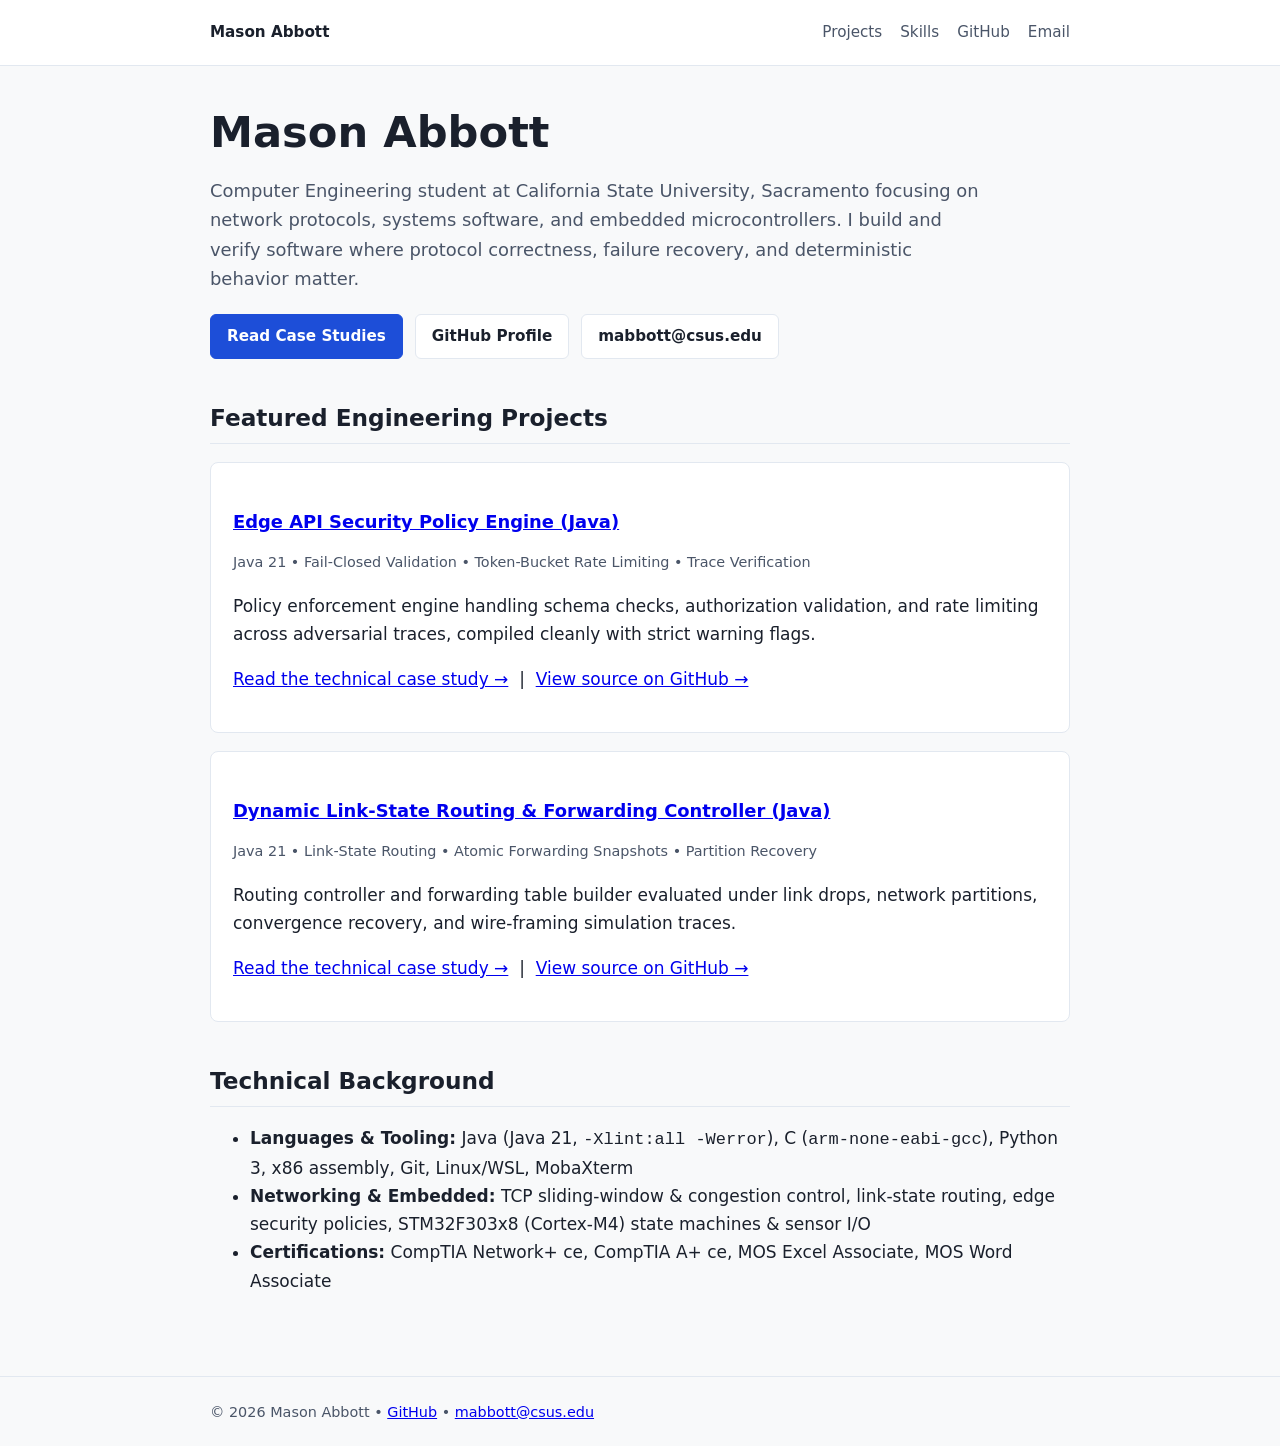
==== index.html @ ff7224a9 "Add initial portfolio and featured systems case study" ====
<!doctype html>
<html lang="en">
<head>
  <meta charset="utf-8">
  <meta name="viewport" content="width=device-width, initial-scale=1">
  <title>Mason Abbott — Computer Engineering Portfolio</title>
  <link rel="stylesheet" href="style.css">
</head>
<body>
  <header>
    <div class="wrap">
      <nav>
        <a class="brand" href="index.html">Mason Abbott</a>
        <div class="links">
          <a href="#projects">Projects</a>
          <a href="#skills">Skills</a>
          <a href="https://github.com/Mason-Abbott">GitHub</a>
          <a href="mailto:mabbott@csus.edu">Email</a>
        </div>
      </nav>
    </div>
  </header>

  <main class="wrap">
    <section>
      <h1>Mason Abbott</h1>
      <p class="lead">
        Computer Engineering student at California State University, Sacramento focusing on network protocols, systems software, and embedded microcontrollers. I build and verify software where protocol correctness, failure recovery, and deterministic behavior matter.
      </p>
      <div class="actions">
        <a class="btn primary" href="#projects">Read Case Studies</a>
        <a class="btn" href="https://github.com/Mason-Abbott">GitHub Profile</a>
        <a class="btn" href="mailto:mabbott@csus.edu">mabbott@csus.edu</a>
      </div>
    </section>

    <section id="projects">
      <h2>Featured Engineering Projects</h2>

      <article class="card">
        <h3><a href="projects/edge-policy-engine.html">Edge API Security Policy Engine (Java)</a></h3>
        <p class="meta">Java 21 &bull; Fail-Closed Validation &bull; Token-Bucket Rate Limiting &bull; Trace Verification</p>
        <p>
          Policy enforcement engine handling schema checks, authorization validation, and rate limiting across adversarial traces, compiled cleanly with strict warning flags.
        </p>
        <p>
          <a href="projects/edge-policy-engine.html">Read the technical case study &rarr;</a> &nbsp;|&nbsp;
          <a href="https://github.com/Mason-Abbott/Edge-API-Security-Policy-Engine">View source on GitHub &rarr;</a>
        </p>
      </article>

      <article class="card">
        <h3><a href="projects/link-state-routing.html">Dynamic Link-State Routing &amp; Forwarding Controller (Java)</a></h3>
        <p class="meta">Java 21 &bull; Link-State Routing &bull; Atomic Forwarding Snapshots &bull; Partition Recovery</p>
        <p>
          Routing controller and forwarding table builder evaluated under link drops, network partitions, convergence recovery, and wire-framing simulation traces.
        </p>
        <p>
          <a href="projects/link-state-routing.html">Read the technical case study &rarr;</a> &nbsp;|&nbsp;
          <a href="https://github.com/Mason-Abbott/link-state-routing-engine">View source on GitHub &rarr;</a>
        </p>
      </article>
    </section>

    <section id="skills">
      <h2>Technical Background</h2>
      <ul>
        <li><strong>Languages &amp; Tooling:</strong> Java (Java 21, <code>-Xlint:all -Werror</code>), C (<code>arm-none-eabi-gcc</code>), Python 3, x86 assembly, Git, Linux/WSL, MobaXterm</li>
        <li><strong>Networking &amp; Embedded:</strong> TCP sliding-window &amp; congestion control, link-state routing, edge security policies, STM32F303x8 (Cortex-M4) state machines &amp; sensor I/O</li>
        <li><strong>Certifications:</strong> CompTIA Network+ ce, CompTIA A+ ce, MOS Excel Associate, MOS Word Associate</li>
      </ul>
    </section>
  </main>

  <footer>
    <div class="wrap">
      &copy; 2026 Mason Abbott &bull; <a href="https://github.com/Mason-Abbott">GitHub</a> &bull; <a href="mailto:mabbott@csus.edu">mabbott@csus.edu</a>
    </div>
  </footer>
</body>
</html>
---- style.css ----
:root {
  --bg: #f8f9fa;
  --surface: #ffffff;
  --ink: #1a202c;
  --muted: #4a5568;
  --accent: #1d4ed8;
  --border: #e2e8f0;
  --code-bg: #0f172a;
  --code-ink: #e2e8f0;
}
* { box-sizing: border-box; }
body {
  margin: 0;
  background: var(--bg);
  color: var(--ink);
  font: 17px/1.65 system-ui, -apple-system, Segoe UI, Roboto, sans-serif;
}
.wrap { width: min(860px, calc(100% - 32px)); margin: 0 auto; }
header {
  background: var(--surface);
  border-bottom: 1px solid var(--border);
  padding: 20px 0;
}
nav { display: flex; justify-content: space-between; align-items: center; gap: 16px; flex-wrap: wrap; }
nav .brand { font-weight: 700; color: var(--ink); text-decoration: none; }
nav .links { display: flex; gap: 18px; flex-wrap: wrap; }
nav a { color: var(--muted); text-decoration: none; font-size: 0.95rem; }
nav a:hover { color: var(--accent); text-decoration: underline; }
main { padding: 42px 0 64px; }
h1 { font-size: clamp(1.9rem, 4vw, 2.7rem); line-height: 1.15; margin: 0 0 12px; }
h2 { font-size: 1.45rem; margin: 40px 0 14px; padding-bottom: 6px; border-bottom: 1px solid var(--border); }
h3 { font-size: 1.12rem; margin: 22px 0 8px; }
.lead { font-size: 1.12rem; color: var(--muted); max-width: 68ch; }
.actions { display: flex; gap: 12px; flex-wrap: wrap; margin-top: 20px; }
.btn {
  display: inline-block;
  padding: 9px 16px;
  border-radius: 6px;
  border: 1px solid var(--border);
  background: var(--surface);
  color: var(--ink);
  text-decoration: none;
  font-weight: 600;
  font-size: 0.95rem;
}
.btn.primary { background: var(--accent); border-color: var(--accent); color: #fff; }
.card {
  background: var(--surface);
  border: 1px solid var(--border);
  border-radius: 8px;
  padding: 22px;
  margin: 18px 0;
}
.meta { color: var(--muted); font-size: 0.9rem; margin-bottom: 10px; }
pre {
  background: var(--code-bg);
  color: var(--code-ink);
  padding: 16px;
  border-radius: 6px;
  overflow-x: auto;
  font-size: 0.88rem;
  line-height: 1.45;
}
code { font-family: ui-monospace, SFMono-Regular, Menlo, Consolas, monospace; }
footer {
  border-top: 1px solid var(--border);
  padding: 24px 0;
  color: var(--muted);
  font-size: 0.9rem;
}
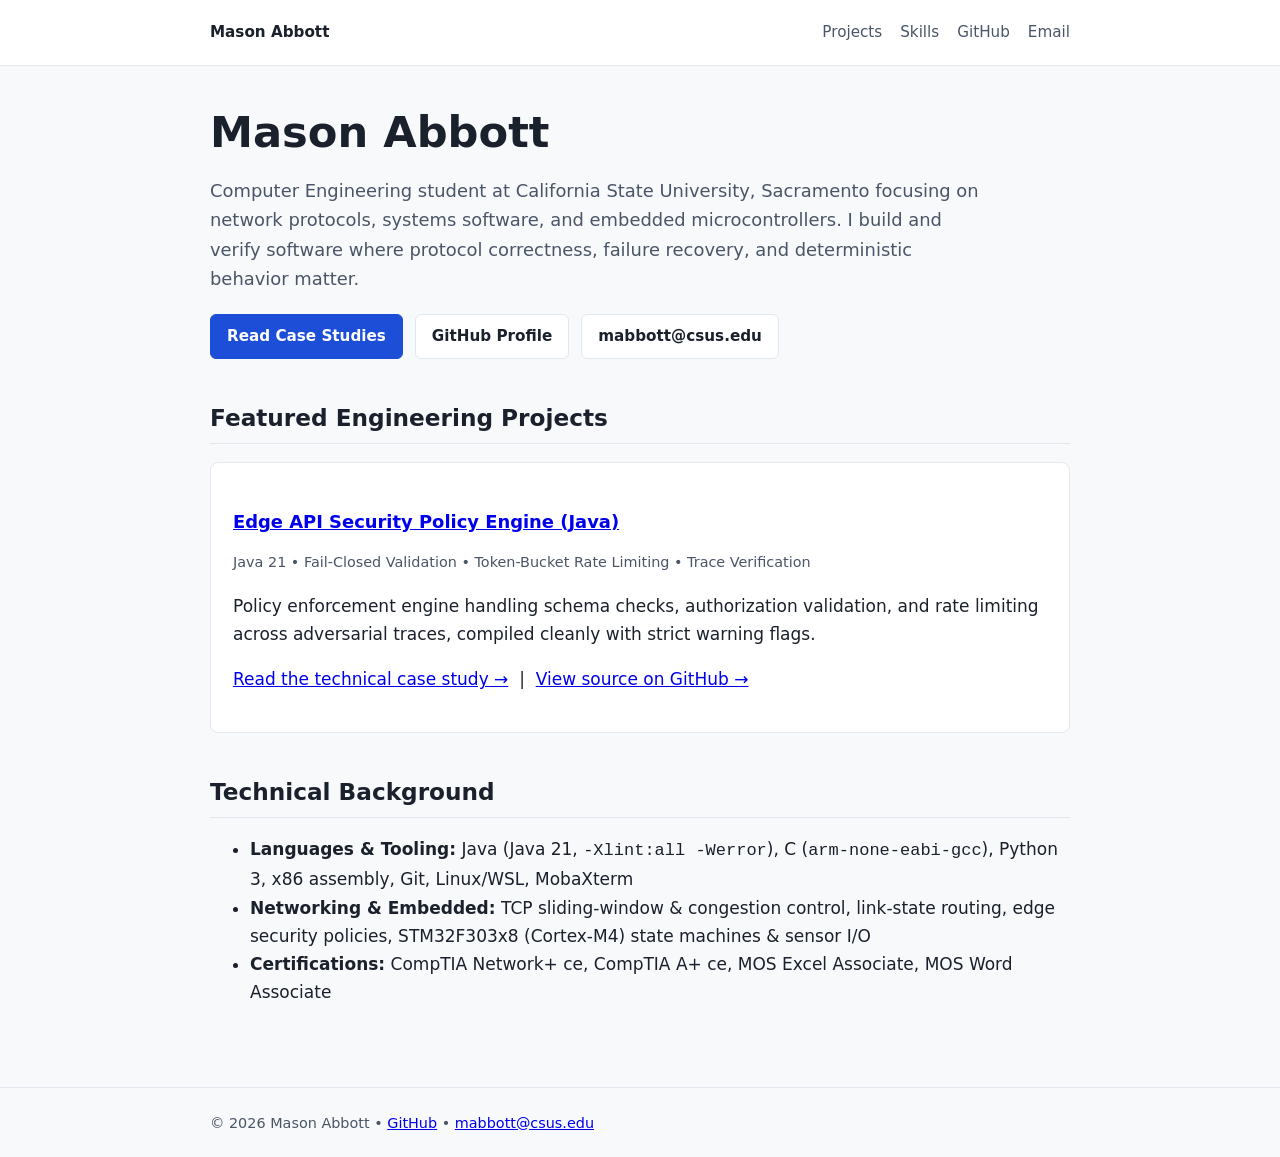
==== commit 8f26ef1f: "Remove unlinked routing project card from home page" ====
--- a/index.html
+++ b/index.html
@@ -48,18 +48,6 @@
           <a href="https://github.com/Mason-Abbott/Edge-API-Security-Policy-Engine">View source on GitHub &rarr;</a>
         </p>
       </article>
-
-      <article class="card">
-        <h3><a href="projects/link-state-routing.html">Dynamic Link-State Routing &amp; Forwarding Controller (Java)</a></h3>
-        <p class="meta">Java 21 &bull; Link-State Routing &bull; Atomic Forwarding Snapshots &bull; Partition Recovery</p>
-        <p>
-          Routing controller and forwarding table builder evaluated under link drops, network partitions, convergence recovery, and wire-framing simulation traces.
-        </p>
-        <p>
-          <a href="projects/link-state-routing.html">Read the technical case study &rarr;</a> &nbsp;|&nbsp;
-          <a href="https://github.com/Mason-Abbott/link-state-routing-engine">View source on GitHub &rarr;</a>
-        </p>
-      </article>
     </section>
 
     <section id="skills">
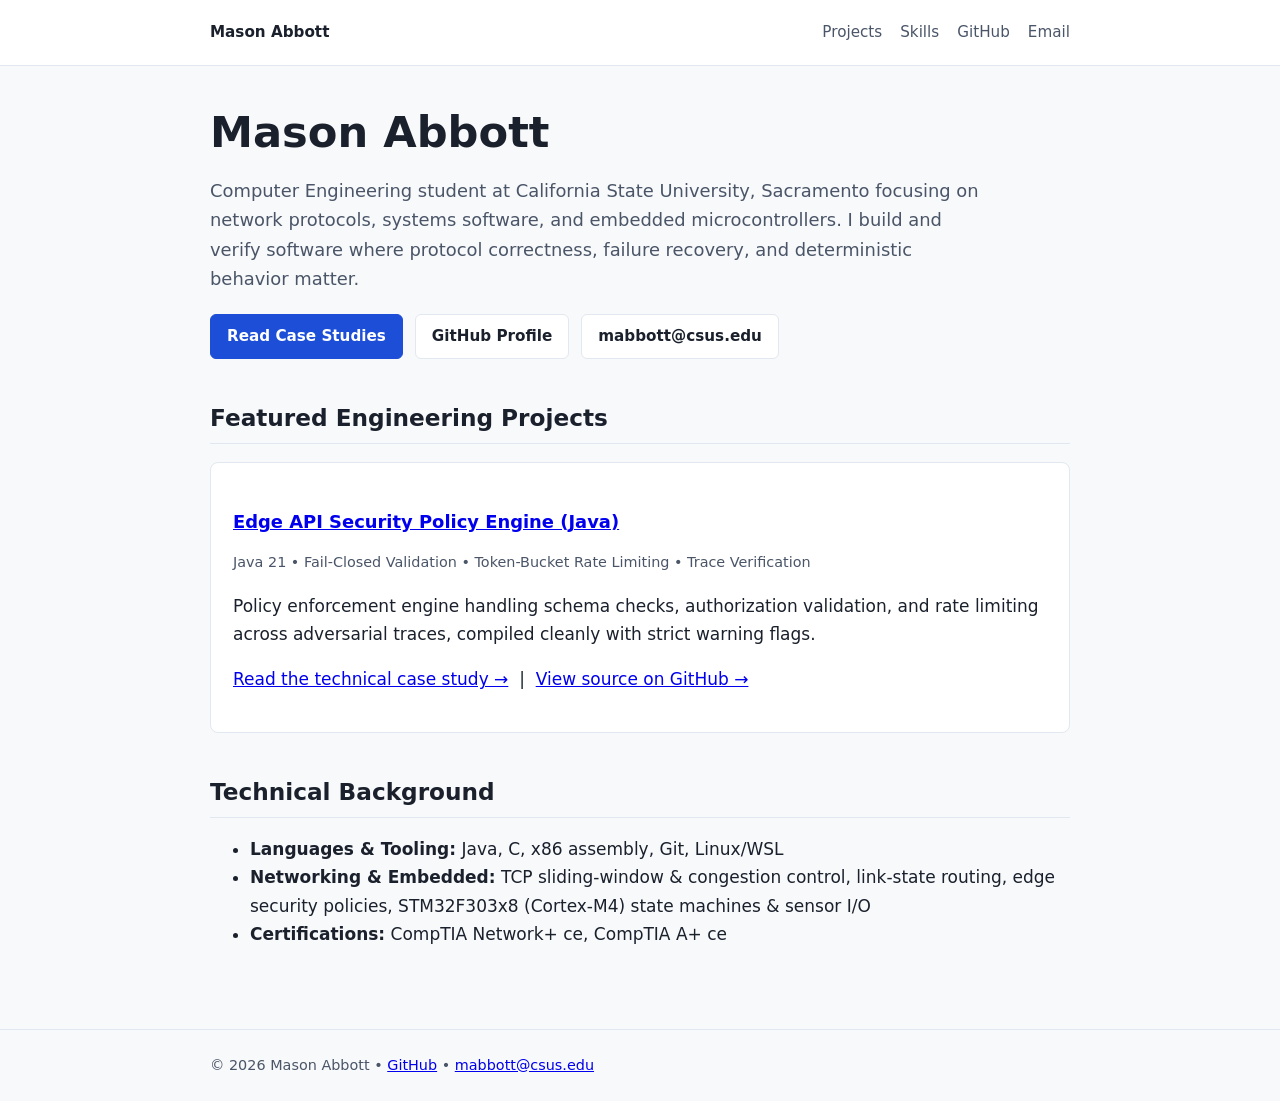
==== commit f2353d6d: "Trim skill and certification items in index.html" ====
--- a/index.html
+++ b/index.html
@@ -53,9 +53,9 @@
     <section id="skills">
       <h2>Technical Background</h2>
       <ul>
-        <li><strong>Languages &amp; Tooling:</strong> Java (Java 21, <code>-Xlint:all -Werror</code>), C (<code>arm-none-eabi-gcc</code>), Python 3, x86 assembly, Git, Linux/WSL, MobaXterm</li>
+        <li><strong>Languages &amp; Tooling:</strong> Java, C, x86 assembly, Git, Linux/WSL</li>
         <li><strong>Networking &amp; Embedded:</strong> TCP sliding-window &amp; congestion control, link-state routing, edge security policies, STM32F303x8 (Cortex-M4) state machines &amp; sensor I/O</li>
-        <li><strong>Certifications:</strong> CompTIA Network+ ce, CompTIA A+ ce, MOS Excel Associate, MOS Word Associate</li>
+        <li><strong>Certifications:</strong> CompTIA Network+ ce, CompTIA A+ ce</li>
       </ul>
     </section>
   </main>
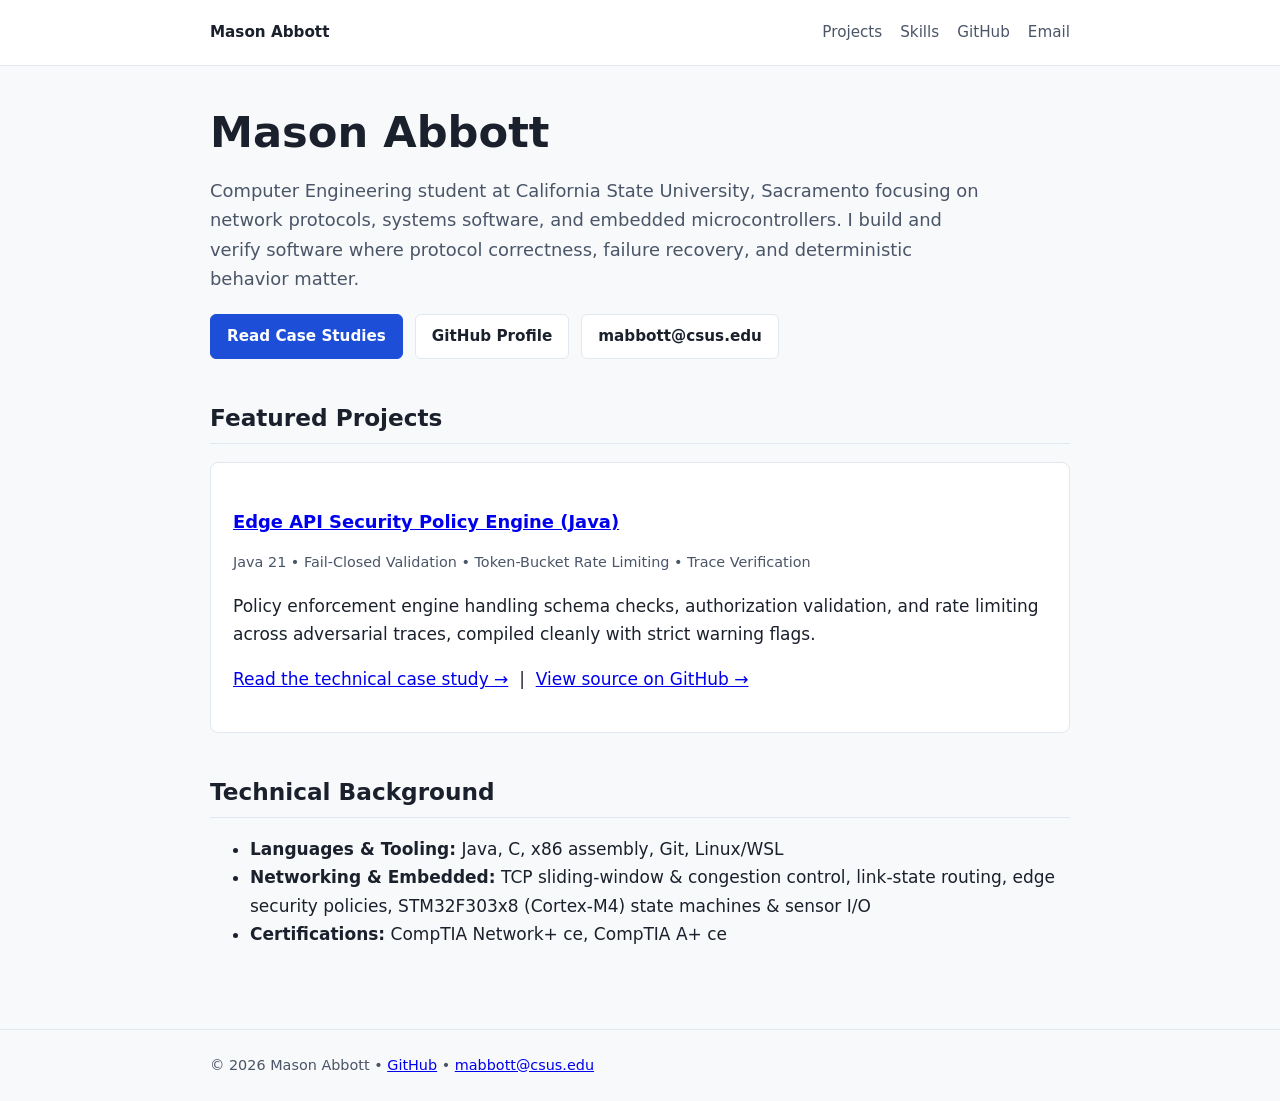
==== commit 2d13c060: "Update projects heading to Featured Projects in index.html" ====
--- a/index.html
+++ b/index.html
@@ -35,7 +35,7 @@
     </section>
 
     <section id="projects">
-      <h2>Featured Engineering Projects</h2>
+      <h2>Featured Projects</h2>
 
       <article class="card">
         <h3><a href="projects/edge-policy-engine.html">Edge API Security Policy Engine (Java)</a></h3>
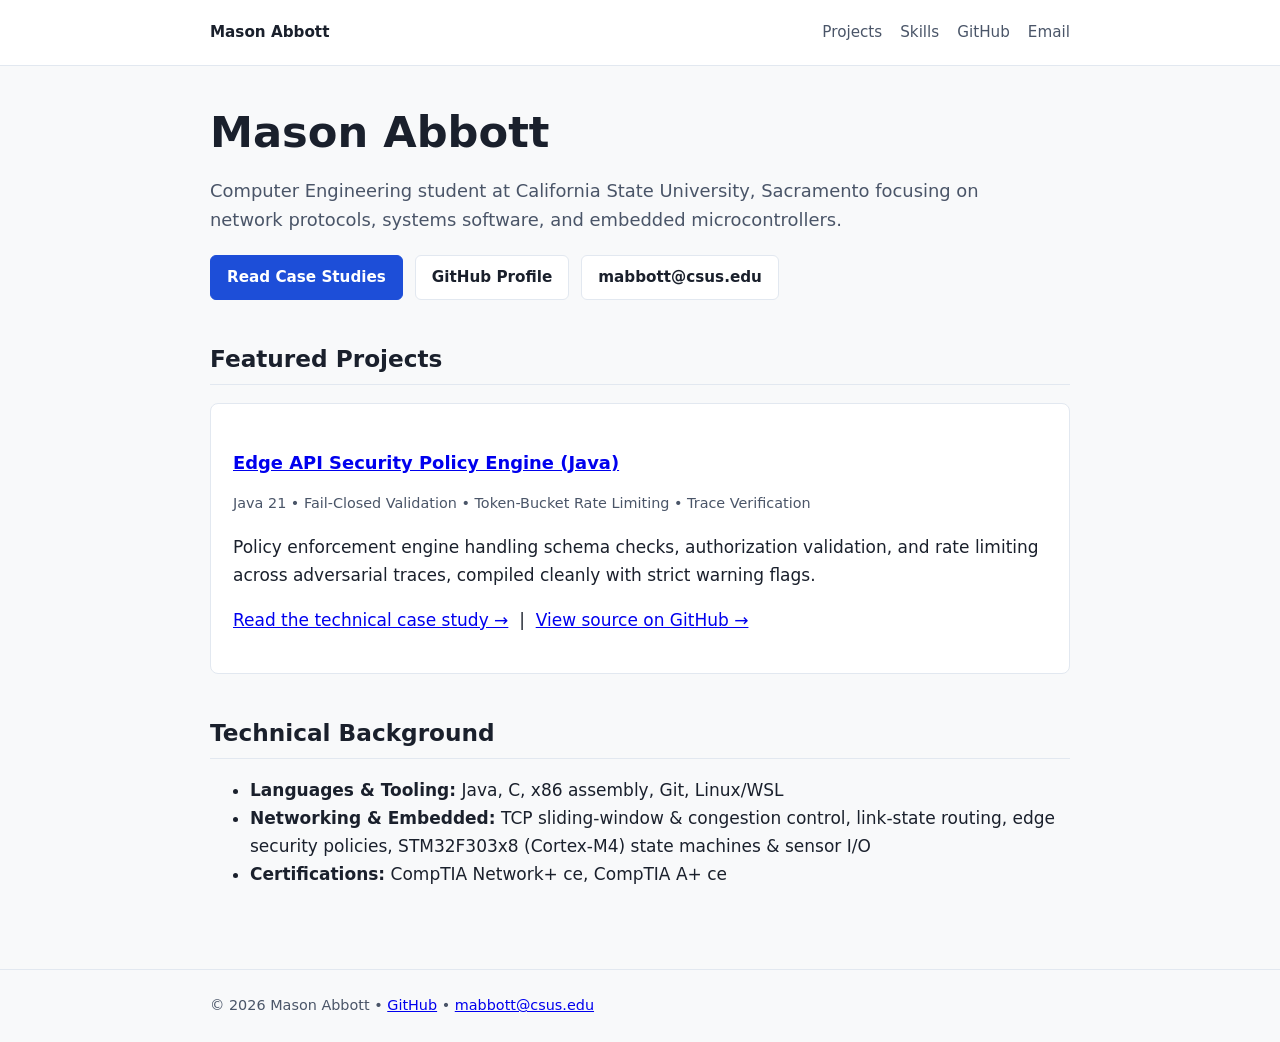
==== commit 780a955c: "Remove trailing sentence from hero lead in index.html" ====
--- a/index.html
+++ b/index.html
@@ -25,7 +25,7 @@
     <section>
       <h1>Mason Abbott</h1>
       <p class="lead">
-        Computer Engineering student at California State University, Sacramento focusing on network protocols, systems software, and embedded microcontrollers. I build and verify software where protocol correctness, failure recovery, and deterministic behavior matter.
+        Computer Engineering student at California State University, Sacramento focusing on network protocols, systems software, and embedded microcontrollers.
       </p>
       <div class="actions">
         <a class="btn primary" href="#projects">Read Case Studies</a>
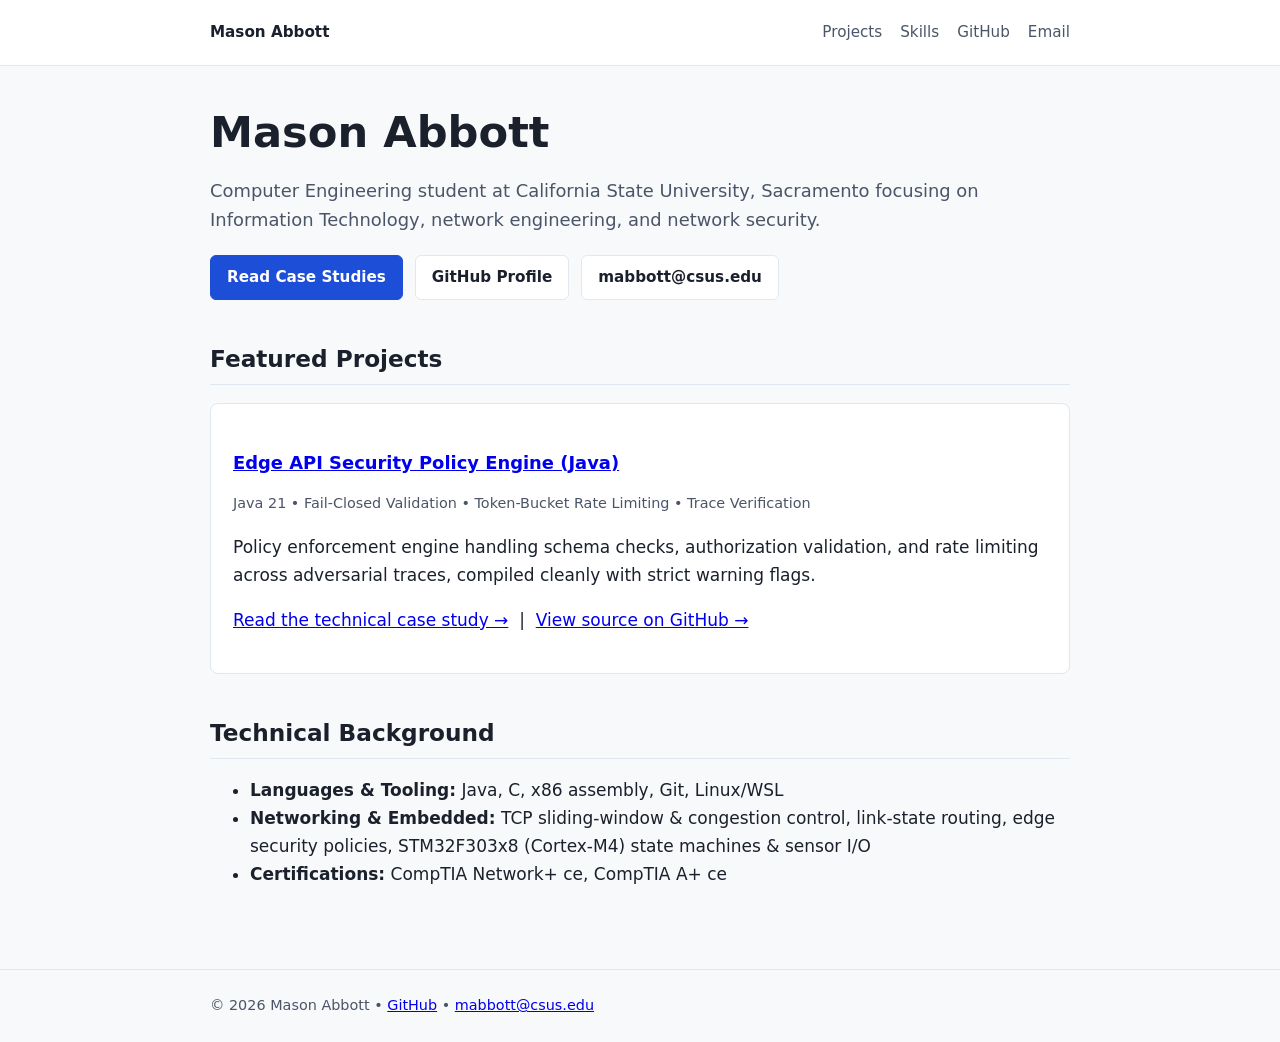
==== commit b30f4b0b: "Update focus areas to IT, network engineering, and network security" ====
--- a/index.html
+++ b/index.html
@@ -25,7 +25,7 @@
     <section>
       <h1>Mason Abbott</h1>
       <p class="lead">
-        Computer Engineering student at California State University, Sacramento focusing on network protocols, systems software, and embedded microcontrollers.
+        Computer Engineering student at California State University, Sacramento focusing on Information Technology, network engineering, and network security.
       </p>
       <div class="actions">
         <a class="btn primary" href="#projects">Read Case Studies</a>
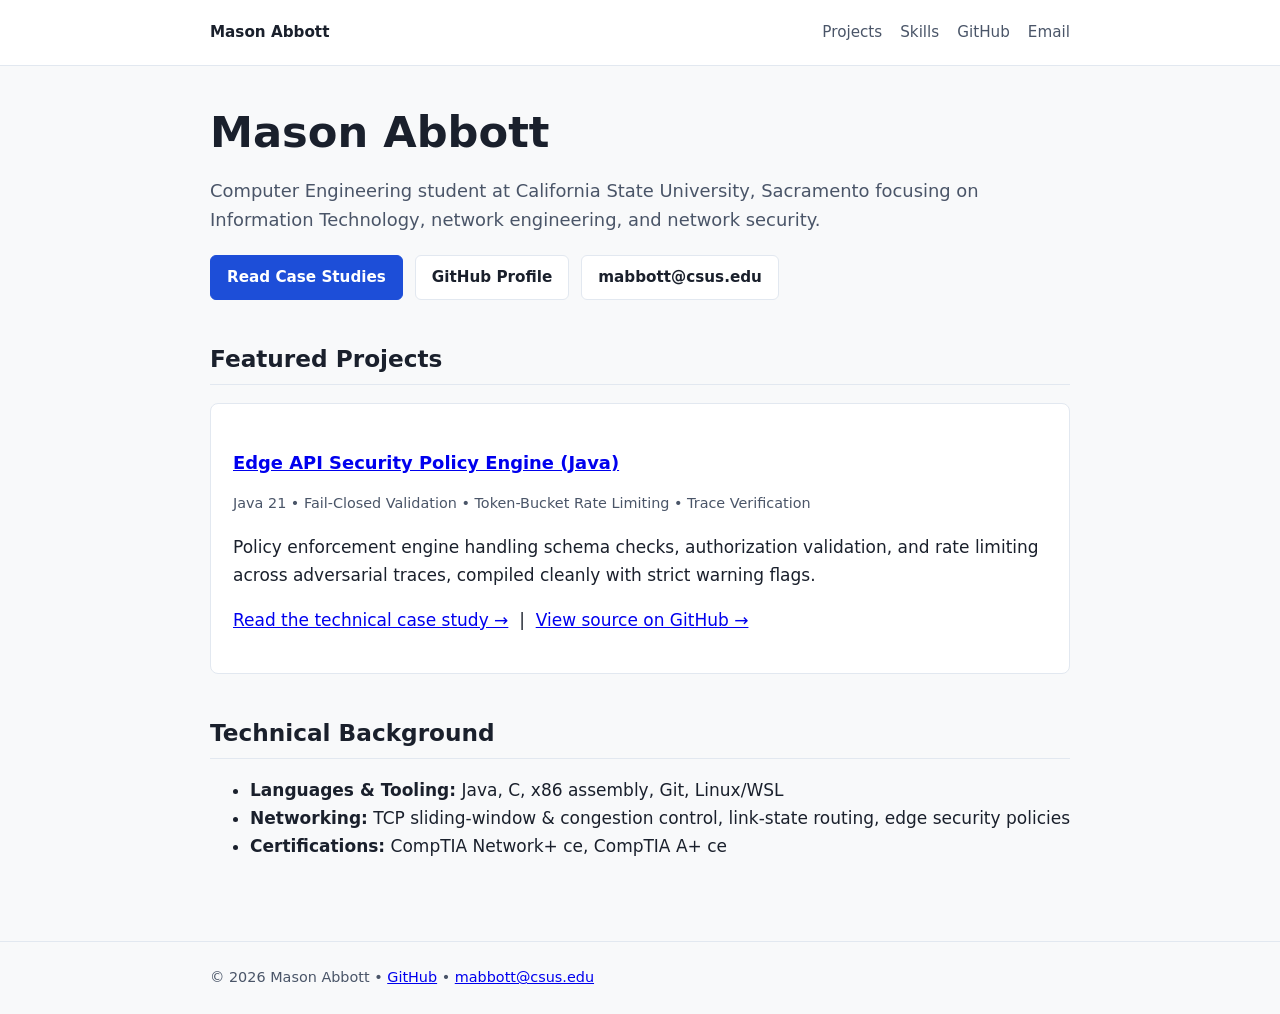
==== commit c9fb32e0: "Remove embedded and STM32 items from skills list in index.html" ====
--- a/index.html
+++ b/index.html
@@ -54,7 +54,7 @@
       <h2>Technical Background</h2>
       <ul>
         <li><strong>Languages &amp; Tooling:</strong> Java, C, x86 assembly, Git, Linux/WSL</li>
-        <li><strong>Networking &amp; Embedded:</strong> TCP sliding-window &amp; congestion control, link-state routing, edge security policies, STM32F303x8 (Cortex-M4) state machines &amp; sensor I/O</li>
+        <li><strong>Networking:</strong> TCP sliding-window &amp; congestion control, link-state routing, edge security policies</li>
         <li><strong>Certifications:</strong> CompTIA Network+ ce, CompTIA A+ ce</li>
       </ul>
     </section>
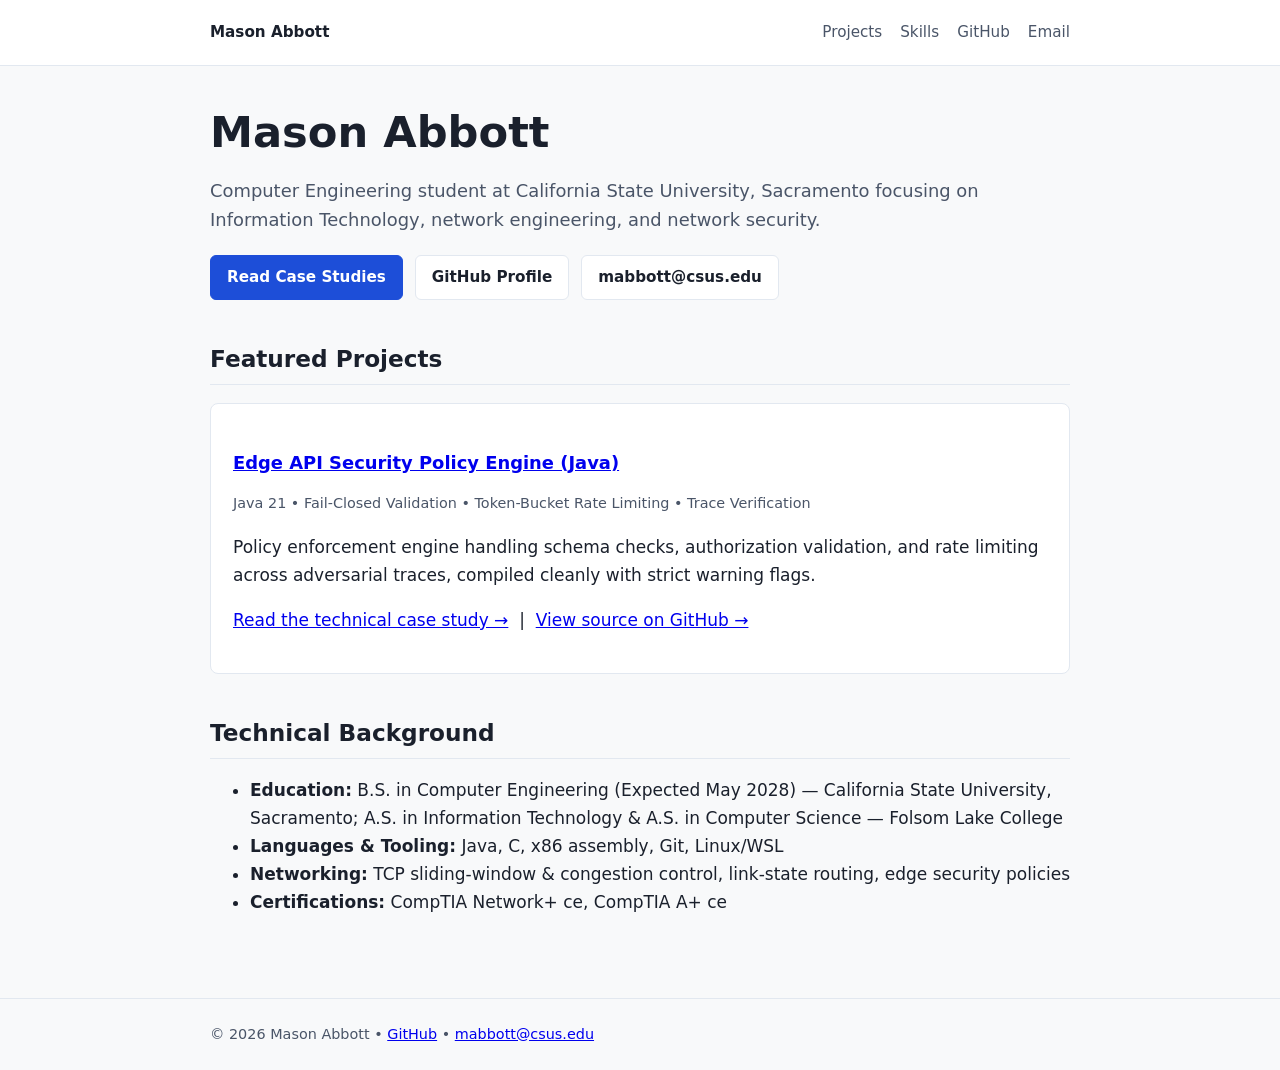
==== commit 60c71900: "Update Technical Background education and networking items in index.html" ====
--- a/index.html
+++ b/index.html
@@ -53,6 +53,7 @@
     <section id="skills">
       <h2>Technical Background</h2>
       <ul>
+        <li><strong>Education:</strong> B.S. in Computer Engineering (Expected May 2028) &mdash; California State University, Sacramento; A.S. in Information Technology &amp; A.S. in Computer Science &mdash; Folsom Lake College</li>
         <li><strong>Languages &amp; Tooling:</strong> Java, C, x86 assembly, Git, Linux/WSL</li>
         <li><strong>Networking:</strong> TCP sliding-window &amp; congestion control, link-state routing, edge security policies</li>
         <li><strong>Certifications:</strong> CompTIA Network+ ce, CompTIA A+ ce</li>
